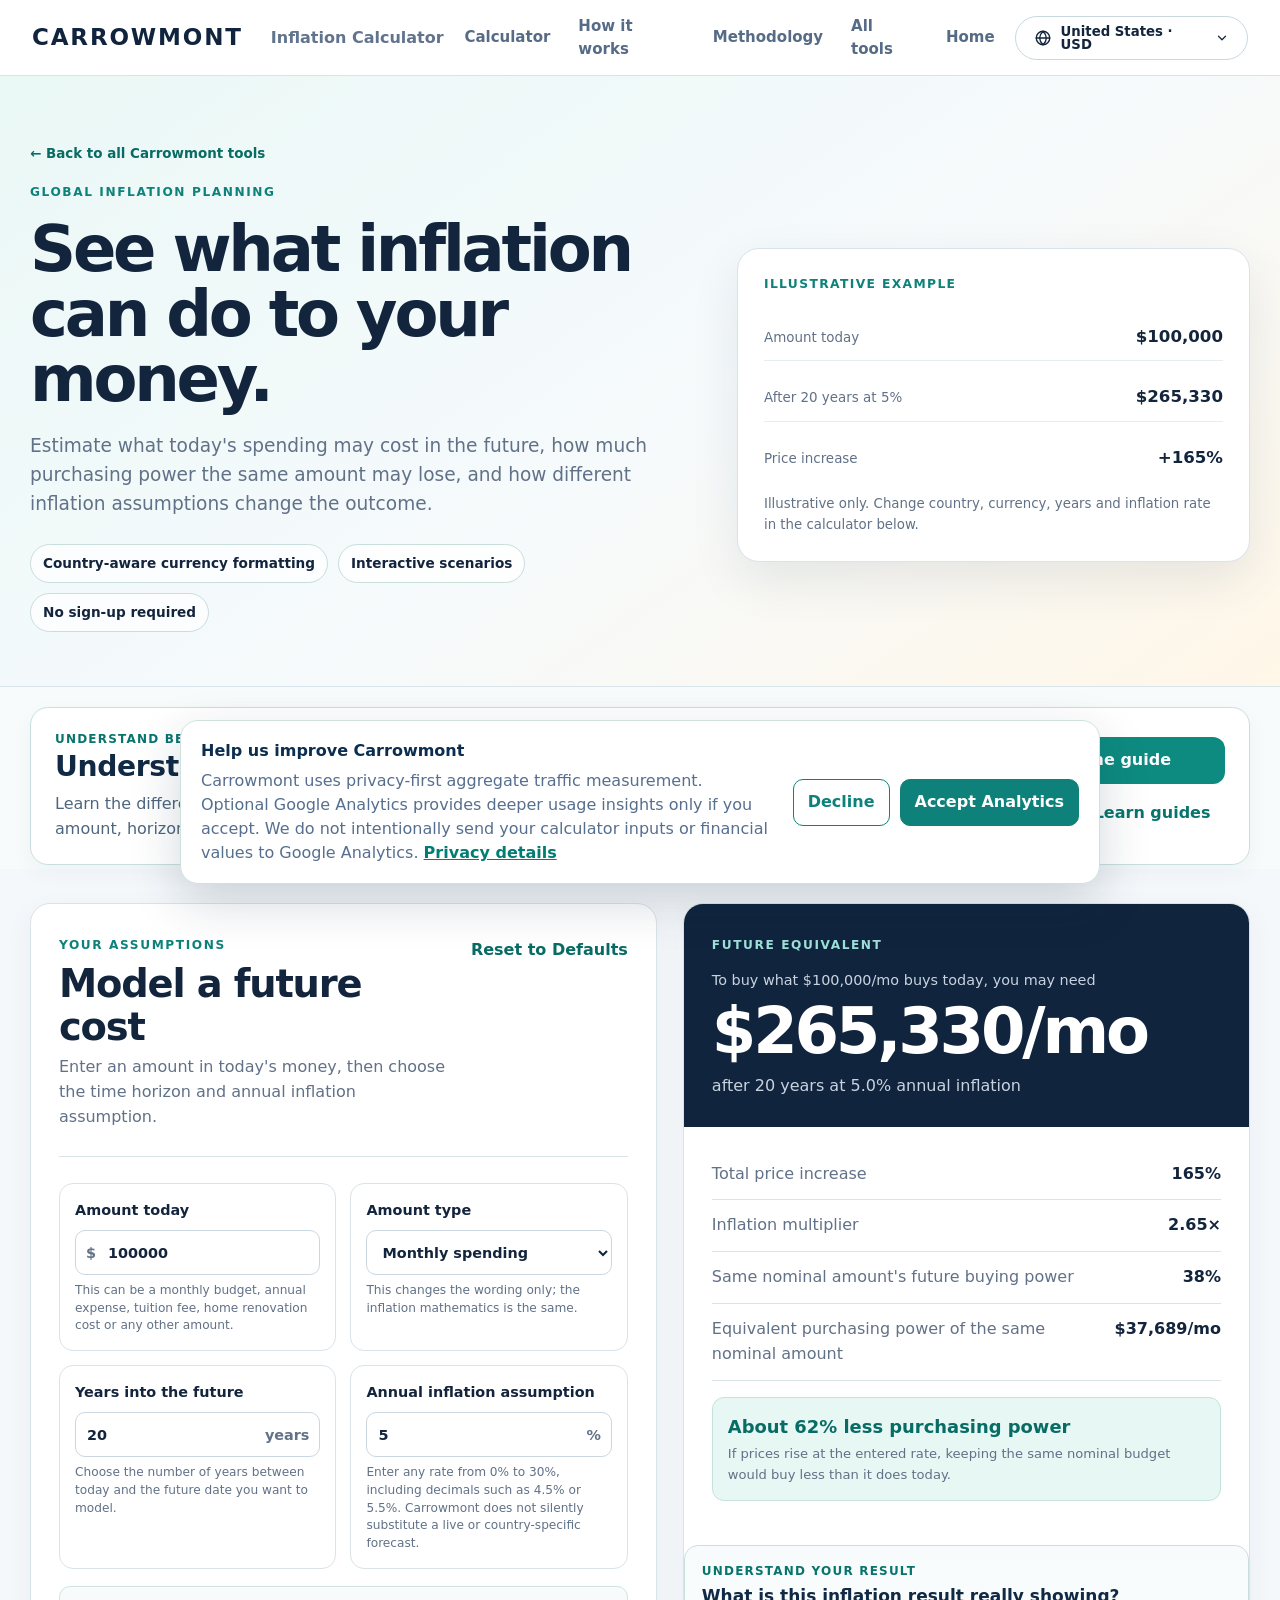
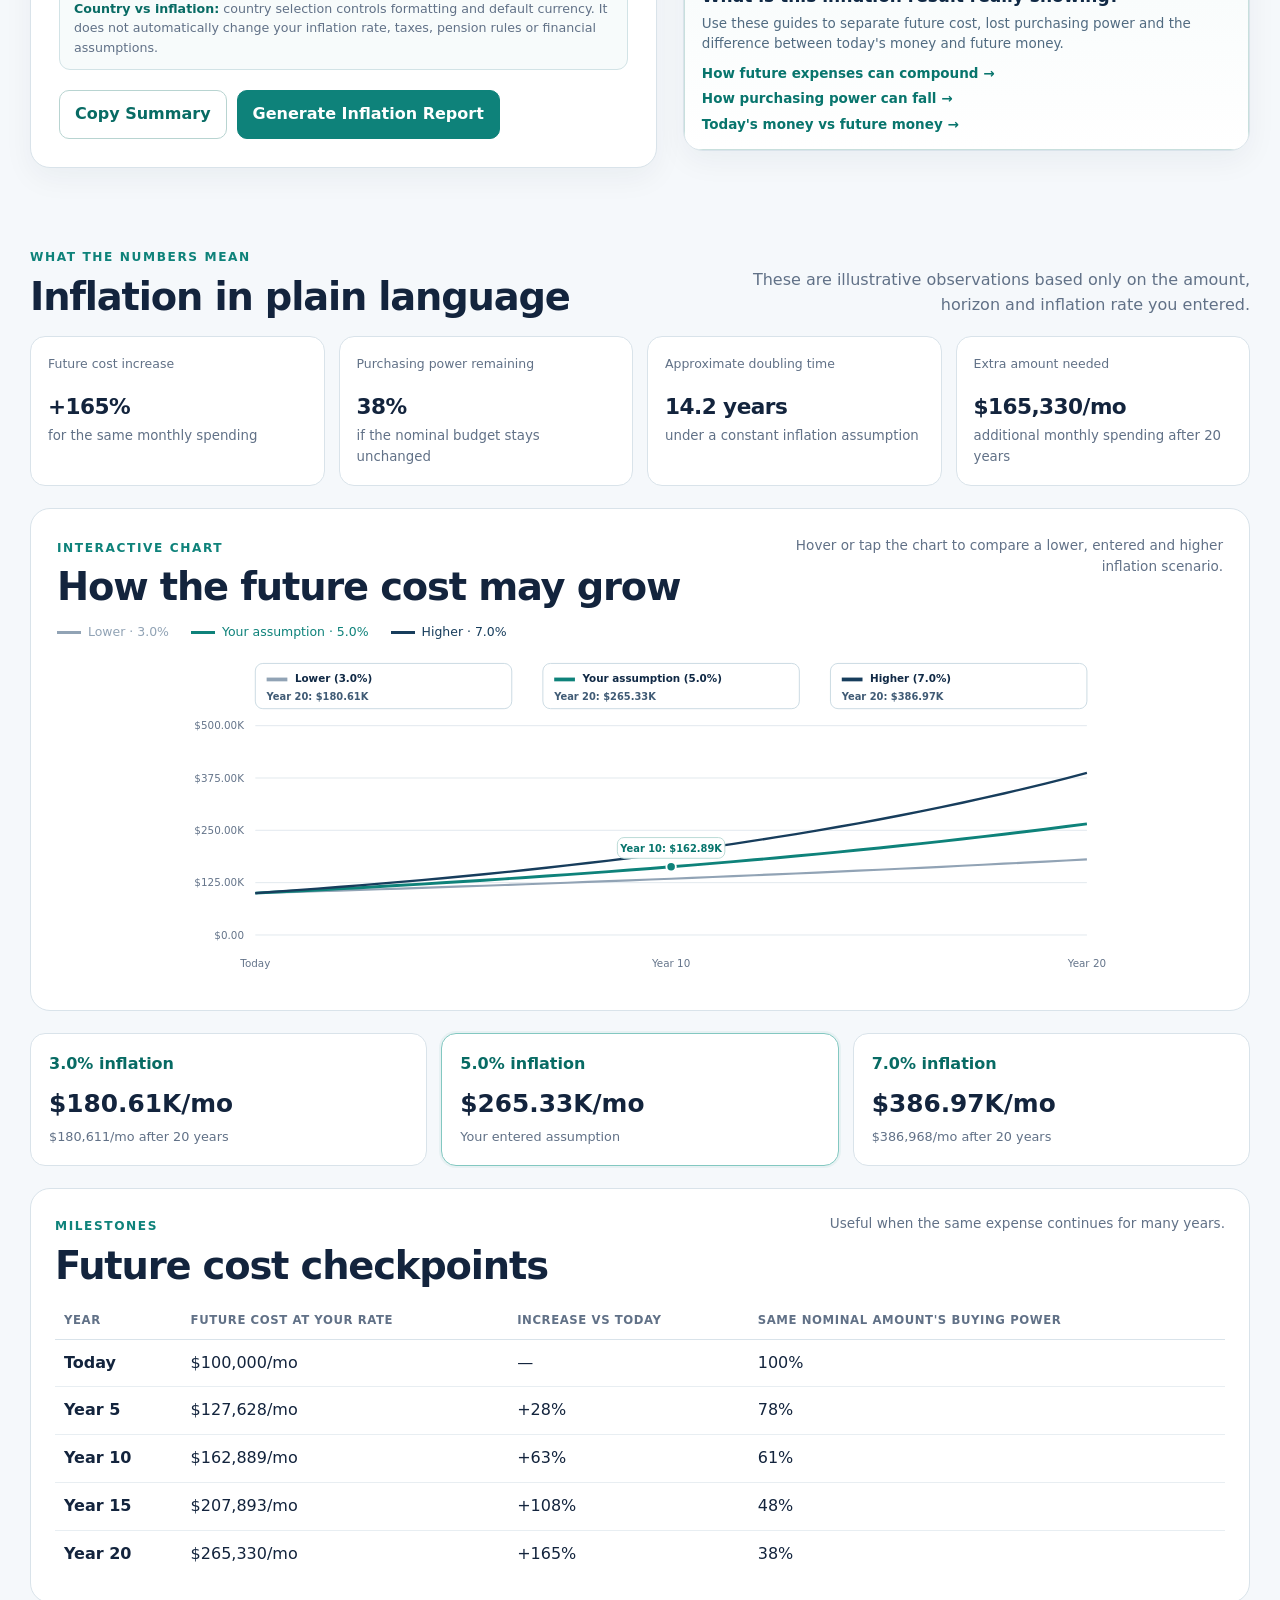
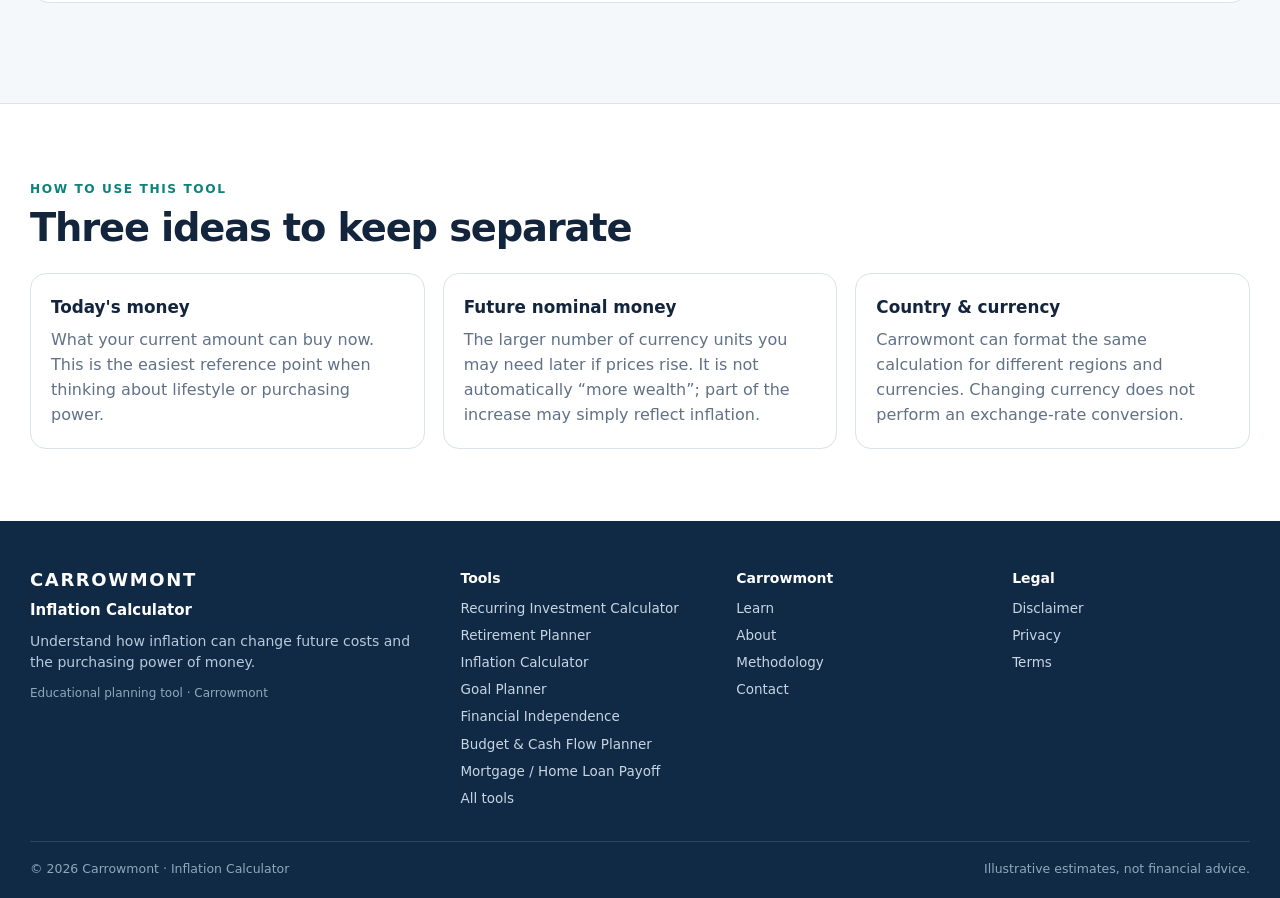
==== index.html @ 10d09dd1 "seo: connect inflation calculator structured data" ====
<!doctype html>
<html lang="en">
<head>
  <meta charset="utf-8" />
  <meta name="viewport" content="width=device-width, initial-scale=1" />
  <title>Inflation &amp; Purchasing Power Calculator | Carrowmont</title>
  <meta name="description" content="See how inflation changes future costs and purchasing power over time. Compare scenarios across currencies using the inflation rate and horizon you choose." />
  <meta name="robots" content="index,follow" />
  <meta name="theme-color" content="#0e827a" />
  <link rel="canonical" href="https://carrowmont.com/inflation-calculator/" />
  <meta property="og:title" content="Inflation &amp; Purchasing Power Calculator | Carrowmont" />
  <meta property="og:description" content="Estimate future prices, purchasing power and inflation scenarios in your chosen country and currency." />
  <meta property="og:type" content="website" />
  <meta property="og:url" content="https://carrowmont.com/inflation-calculator/" />
  <meta name="twitter:card" content="summary" />
  <link rel="stylesheet" href="styles.css?v=20261002.ui1" />
  <script type="application/ld+json">{"@context":"https://schema.org","@graph":[{"@type":"WebApplication","@id":"https://carrowmont.com/inflation-calculator/#app","name":"Carrowmont Inflation & Purchasing Power Calculator","url":"https://carrowmont.com/inflation-calculator/","applicationCategory":"FinanceApplication","operatingSystem":"Any","description":"Estimate how inflation may affect future costs and purchasing power in multiple currencies.","isPartOf":{"@id":"https://carrowmont.com/#website"},"publisher":{"@id":"https://carrowmont.com/#organization"}},{"@type":"BreadcrumbList","@id":"https://carrowmont.com/inflation-calculator/#breadcrumb","itemListElement":[{"@type":"ListItem","position":1,"name":"Carrowmont","item":"https://carrowmont.com/"},{"@type":"ListItem","position":2,"name":"Tools","item":"https://carrowmont.com/tools.html"},{"@type":"ListItem","position":3,"name":"Inflation & Purchasing Power Calculator","item":"https://carrowmont.com/inflation-calculator/"}]}]}</script>
</head>
<body>
<header class="site-header">
  <div class="container header-inner">
    <div class="brand-cluster">
      <a class="brand" href="/" aria-label="Carrowmont home"><span class="brand-wordmark">CARROWMONT</span></a>
      <span class="brand-divider" aria-hidden="true"></span>
      <a class="product-label" href="index.html">Inflation Calculator</a>
    </div>
    <div class="header-actions">
      <nav class="top-nav" aria-label="Primary navigation">
        <a href="#calculator">Calculator</a>
        <a href="#how-it-works">How it works</a>
        <a href="methodology.html">Methodology</a>
        <a href="/tools.html">All tools</a>
        <a href="/">Home</a>
      </nav>
      <details class="locale-menu" id="localeMenu">
        <summary id="localeSummary" aria-label="Choose country and currency"><span class="locale-globe" aria-hidden="true"><svg viewBox="0 0 24 24"><circle cx="12" cy="12" r="9"/><path d="M3 12h18M12 3c3 3 4.5 6 4.5 9S15 18 12 21c-3-3-4.5-6-4.5-9S9 6 12 3z"/></svg></span><span id="localeCurrent">India · INR</span><span class="locale-chevron" aria-hidden="true"><svg viewBox="0 0 24 24"><path d="M6 9l6 6 6-6"/></svg></span></summary>
        <div class="locale-popover">
          <h3>Country & currency</h3>
          <p>Choose the context that makes the numbers easiest to understand.</p>
          <label>Country / region
            <select id="regionSelect"></select>
          </label>
          <label>Currency
            <select id="currencySelect"></select>
          </label>
          <div class="locale-note"><strong>Important:</strong> changing currency changes the unit and number format. It does not convert your amount using an exchange rate. Inflation is always the rate you enter.</div>
          <button class="locale-done-button" id="localeDoneBtn" type="button">Done</button>
        </div>
      </details>
      <details class="mobile-nav">
        <summary>Menu</summary>
        <div class="mobile-nav-links">
          <a href="/">Carrowmont home</a>
          <a href="/tools.html">All tools</a>
          <a href="#calculator">Inflation Calculator</a>
          <a href="#how-it-works">How it works</a>
          <a href="methodology.html">Methodology</a>
          <a href="/about.html">About</a>
          <a href="/contact.html">Contact</a>
        </div>
      </details>
    </div>
  </div>
</header>

<main>
  <section class="tool-hero">
    <div class="container tool-breadcrumb"><a href="/tools.html">← Back to all Carrowmont tools</a></div>
    <div class="container hero-grid">
      <div>
        <span class="eyebrow">Global inflation planning</span>
        <h1>See what inflation can do to your money.</h1>
        <p class="hero-copy">Estimate what today's spending may cost in the future, how much purchasing power the same amount may lose, and how different inflation assumptions change the outcome.</p>
        <div class="hero-points"><span>Country-aware currency formatting</span><span>Interactive scenarios</span><span>No sign-up required</span></div>
      </div>
      <aside class="hero-card">
        <div class="hero-card-label">Illustrative example</div>
        <div class="hero-example">
          <div class="hero-example-row"><span>Amount today</span><strong id="heroExampleToday">₹100,000</strong></div>
          <div class="hero-example-row"><span>After 20 years at 5%</span><strong id="heroExampleFuture">₹265,330</strong></div>
          <div class="hero-example-row"><span>Price increase</span><strong>+165%</strong></div>
        </div>
        <small>Illustrative only. Change country, currency, years and inflation rate in the calculator below.</small>
      </aside>
    </div>
  </section>

<section class="cm-learn-bridge-section" data-cm-tool-learn="primary" aria-labelledby="inflationLearnBridgeTitle">
  <div class="container"><div class="cm-learn-bridge-card">
    <div><span class="cm-learn-eyebrow">UNDERSTAND BEFORE YOU MODEL</span><h2 id="inflationLearnBridgeTitle">Understand inflation before you model it.</h2><p>Learn the difference between future nominal prices and purchasing power before you test an amount, horizon and inflation assumption.</p></div>
    <div class="cm-learn-bridge-actions"><a class="cm-learn-bridge-primary" href="/inflation-value-of-money-over-time.html">Read the guide</a><a class="cm-learn-browse-link" href="/learn.html">Browse all Learn guides</a></div>
  </div></div>
</section>

  <section class="calculator-section" id="calculator">
    <div class="container calculator-grid">
      <div class="panel input-panel">
        <div class="panel-heading">
          <div><span class="section-kicker">Your assumptions</span><h2>Model a future cost</h2><p>Enter an amount in today's money, then choose the time horizon and annual inflation assumption.</p></div><button class="text-button" id="resetBtn" type="button">Reset to Defaults</button>
        </div>

        <div class="section-rule"></div>
        <div class="form-grid two-col">
          <label class="field-card">Amount today
            <div class="number-wrap money"><span id="currencyPrefix">₹</span><input id="amountInput" type="number" min="0" step="100" value="100000" inputmode="decimal" /></div>
            <small>This can be a monthly budget, annual expense, tuition fee, home renovation cost or any other amount.</small>
          </label>
          <label class="field-card">Amount type
            <div class="number-wrap"><select id="amountType"><option value="amount">One-time amount</option><option value="monthly" selected>Monthly spending</option><option value="annual">Annual spending</option></select></div>
            <small>This changes the wording only; the inflation mathematics is the same.</small>
          </label>
          <label class="field-card">Years into the future
            <div class="number-wrap"><input id="yearsInput" type="number" min="1" max="60" step="1" value="20" /><span>years</span></div>
            <small>Choose the number of years between today and the future date you want to model.</small>
          </label>
          <label class="field-card">Annual inflation assumption
            <div class="number-wrap"><input id="inflationInput" type="number" min="0" max="30" step="0.1" value="5" inputmode="decimal" /><span>%</span></div>
            <small>Enter any rate from 0% to 30%, including decimals such as 4.5% or 5.5%. Carrowmont does not silently substitute a live or country-specific forecast.</small>
          </label>
        </div>
        <div class="input-note"><strong>Country vs inflation:</strong> country selection controls formatting and default currency. It does not automatically change your inflation rate, taxes, pension rules or financial assumptions.</div>
        <div class="action-row"><button class="secondary-button" id="copySummaryBtn" type="button">Copy Summary</button><button class="primary-button" id="printReportBtn" type="button">Generate Inflation Report</button></div>
        <div class="report-download-status" id="reportDownloadStatus" role="status" aria-live="polite"></div>
      </div>

      <aside class="panel result-panel" aria-live="polite">
        <div class="result-hero">
          <span class="section-kicker">Future equivalent</span>
          <div class="result-label" id="futureLabel">To buy what ₹100,000 buys today, you may need</div>
          <div class="result-main" id="futureValue">₹265,330</div>
          <p class="result-sub" id="futureSub">after 20 years at 5.0% annual inflation</p>
        </div>
        <div class="result-body">
          <div class="result-row"><span>Total price increase</span><strong id="increasePct">165%</strong></div>
          <div class="result-row"><span>Inflation multiplier</span><strong id="multiplier">2.65×</strong></div>
          <div class="result-row"><span>Same nominal amount's future buying power</span><strong id="sameNominalPower">38%</strong></div>
          <div class="result-row"><span>Equivalent purchasing power of the same nominal amount</span><strong id="sameNominalToday">₹37,689</strong></div>
          <div class="result-callout"><strong id="purchasingPowerLoss">About 62% less purchasing power</strong><p>If prices rise at the entered rate, keeping the same nominal budget would buy less than it does today.</p></div>
        </div>

      <section class="cm-result-learn-card" data-cm-tool-learn="result" aria-label="Understand this result">
        <span class="cm-learn-eyebrow">UNDERSTAND YOUR RESULT</span><strong>What is this inflation result really showing?</strong><p>Use these guides to separate future cost, lost purchasing power and the difference between today's money and future money.</p>
        <div class="cm-result-guide-list"><a href="/future-cost-of-expenses.html">How future expenses can compound →</a><a href="/inflation-purchasing-power-savings.html">How purchasing power can fall →</a><a href="/todays-money-vs-future-money.html">Today's money vs future money →</a></div>
      </section>
      </aside>
    </div>
  </section>

  <section class="analysis-section">
    <div class="container">
      <div class="section-heading"><div><span class="section-kicker">What the numbers mean</span><h2>Inflation in plain language</h2></div><p>These are illustrative observations based only on the amount, horizon and inflation rate you entered.</p></div>
      <div class="glance-grid">
        <div class="glance-card"><span>Future cost increase</span><strong id="insightIncrease">+165%</strong><small id="insightIncreaseText">relative to today's amount</small></div>
        <div class="glance-card"><span>Purchasing power remaining</span><strong id="insightPower">38%</strong><small>if the nominal budget stays unchanged</small></div>
        <div class="glance-card"><span>Approximate doubling time</span><strong id="insightDouble">14.2 years</strong><small>under a constant inflation assumption</small></div>
        <div class="glance-card"><span>Extra amount needed</span><strong id="insightExtra">₹165,330</strong><small id="insightExtraText">for the same lifestyle or item</small></div>
      </div>

      <div class="chart-card">
        <div class="chart-head"><div><span class="section-kicker">Interactive chart</span><h2>How the future cost may grow</h2></div><p>Hover or tap the chart to compare a lower, entered and higher inflation scenario.</p></div>
        <div class="legend"><span class="low" id="legendLow">Lower scenario</span><span class="base" id="legendBase">Your assumption</span><span class="high" id="legendHigh">Higher scenario</span></div>
        <div class="chart-wrap" id="chartWrap"><svg class="chart-svg" id="inflationChart" role="img" aria-label="Inflation scenario chart"></svg><div class="chart-tooltip hidden" id="chartTooltip"></div></div>
      </div>

      <div class="scenario-grid" id="scenarioGrid">
        <div class="scenario-card"><span class="scenario-rate" id="lowScenarioRate">3.0% inflation</span><strong id="lowScenarioValue">—</strong><p id="lowScenarioText">Lower scenario</p></div>
        <div class="scenario-card base"><span class="scenario-rate" id="baseScenarioRate">5.0% inflation</span><strong id="baseScenarioValue">—</strong><p>Your entered assumption</p></div>
        <div class="scenario-card"><span class="scenario-rate" id="highScenarioRate">7.0% inflation</span><strong id="highScenarioValue">—</strong><p id="highScenarioText">Higher scenario</p></div>
      </div>

      <div class="table-card">
        <div class="chart-head"><div><span class="section-kicker">Milestones</span><h2>Future cost checkpoints</h2></div><p>Useful when the same expense continues for many years.</p></div>
        <div class="table-scroll"><table><thead><tr><th>Year</th><th>Future cost at your rate</th><th>Increase vs today</th><th>Same nominal amount's buying power</th></tr></thead><tbody id="milestoneBody"></tbody></table></div>
      </div>
    </div>
  </section>

  <section class="explain-section" id="how-it-works">
    <div class="container">
      <span class="section-kicker">How to use this tool</span><h2>Three ideas to keep separate</h2>
      <div class="explain-grid">
        <article class="explain-card"><h3>Today's money</h3><p>What your current amount can buy now. This is the easiest reference point when thinking about lifestyle or purchasing power.</p></article>
        <article class="explain-card"><h3>Future nominal money</h3><p>The larger number of currency units you may need later if prices rise. It is not automatically “more wealth”; part of the increase may simply reflect inflation.</p></article>
        <article class="explain-card"><h3>Country & currency</h3><p>Carrowmont can format the same calculation for different regions and currencies. Changing currency does not perform an exchange-rate conversion.</p></article>
      </div>
    </div>
  </section>
</main>

<footer class="site-footer">
  <div class="container footer-grid">
    <div class="footer-brand-block"><a class="footer-wordmark" href="/">CARROWMONT</a><strong class="footer-product-name">Inflation Calculator</strong><p>Understand how inflation can change future costs and the purchasing power of money.</p><span class="footer-small">Educational planning tool &middot; Carrowmont</span></div>
    <div class="footer-col"><strong>Tools</strong><a class="footer-investment-link" href="/sip-calculator/">SIP Calculator</a><a href="/retirement-calculator/">Retirement Planner</a><a href="/inflation-calculator/">Inflation Calculator</a><a href="/goal-planner/">Goal Planner</a><a href="/financial-independence/">Financial Independence</a><a href="/budget-cash-flow-planner/">Budget &amp; Cash Flow Planner</a><a href="/mortgage-payoff-calculator/">Mortgage / Home Loan Payoff</a><a href="/tools.html">All tools</a></div>
    <div class="footer-col"><strong>Carrowmont</strong><a href="/learn.html">Learn</a><a href="/about.html">About</a><a href="/methodology.html">Methodology</a><a href="/contact.html">Contact</a></div>
    <div class="footer-col"><strong>Legal</strong><a href="/disclaimer.html">Disclaimer</a><a href="/privacy.html">Privacy</a><a href="/terms.html">Terms</a></div>
  </div>
  <div class="container footer-bottom"><span>&copy; 2026 Carrowmont &middot; <span class="footer-product-bottom">Inflation Calculator</span></span><span>Illustrative estimates, not financial advice.</span></div>
</footer>

<section class="print-report" id="printReport" aria-hidden="true"></section>
<script src="site-config.js?v=1.0.2"></script>
<script src="locale.js?v=1.0.2"></script><script src="shared-plan-state.js" data-carrowmont-tool="inflation-calculator"></script>
<script src="site.js?v=1.0.2"></script>
<script src="pdf-export.js?v=20260922.4"></script>
<script src="report-standard.js?v=20260925.2"></script>
<script src="inflation-pdf-renderer.js?v=20260925.1"></script>
<script src="app.js?v=20261001.2"></script>
<script src="shared-plan-bridge.js" data-carrowmont-tool="inflation-calculator"></script>
<script src="analytics.js?v=1.0.1" data-carrowmont-tool="inflation_calculator" data-track-tool-open="true"></script>

<script>
(function(){
  var L=window.CarrowmontLocale; if(!L) return;
  function syncFooterInvestmentName(){
    var india=L.getRegion&&L.getRegion()==='IN';
    var label=india?'SIP Calculator':'Recurring Investment Calculator';
    document.querySelectorAll('.footer-investment-link').forEach(function(el){el.textContent=label;});
    document.querySelectorAll('.footer-investment-product-name,.footer-current-product').forEach(function(el){el.textContent=label;});
  }
  syncFooterInvestmentName();
  window.addEventListener('carrowmont:localechange',syncFooterInvestmentName);
})();
</script>
</body>
</html>
---- styles.css ----
:root {
  --navy: #10243e;
  --navy-2: #173d5c;
  --ink: #13243d;
  --muted: #617187;
  --teal: #0e827a;
  --teal-dark: #086b64;
  --teal-light: #e7f7f4;
  --gold: #f0ca64;
  --bg: #f5f8fb;
  --surface: #ffffff;
  --line: #d9e3ea;
  --danger: #b93838;
  --success: #157a55;
  --warning: #9a6b00;
  --shadow: 0 18px 50px rgba(16, 36, 62, .09);
  --radius: 20px;
}
* { box-sizing: border-box; }
html { scroll-behavior: smooth; }
body { margin: 0; font-family: Inter, ui-sans-serif, system-ui, -apple-system, BlinkMacSystemFont, "Segoe UI", sans-serif; color: var(--ink); background: var(--bg); line-height: 1.55; }
button, input, select { font: inherit; }
a { color: inherit; }
.container { width: min(1220px, calc(100% - 32px)); margin: 0 auto; }
.hidden { display: none !important; }

.site-header { background: rgba(255,255,255,.97); border-bottom: 1px solid var(--line); position: sticky; top: 0; z-index: 50; backdrop-filter: blur(12px); }
.header-inner { min-height: 72px; display: flex; align-items: center; justify-content: space-between; gap: 20px; }
.brand-cluster { display: flex; align-items: center; gap: 14px; min-width: 0; }
.brand { text-decoration: none; }
.brand-wordmark { font-weight: 900; letter-spacing: .08em; font-size: 1.12rem; color: var(--ink); }
.brand-divider { width: 1px; height: 32px; background: var(--line); }
.product-label { text-decoration: none; color: var(--muted); font-weight: 800; white-space: nowrap; }
.header-actions { display: flex; align-items: center; gap: 18px; }
.top-nav { display: flex; align-items: center; gap: 22px; }
.top-nav a { text-decoration: none; color: var(--muted); font-weight: 750; font-size: .9rem; }
.top-nav a:hover { color: var(--teal); }

.locale-menu { position: relative; }
.locale-menu summary { list-style: none; cursor: pointer; border: 1px solid #c9d7df; background: #fff; border-radius: 999px; padding: 8px 12px; font-weight: 800; color: var(--ink); font-size: .83rem; }
.locale-menu summary::-webkit-details-marker { display: none; }
.locale-menu[open] summary { border-color: var(--teal); box-shadow: 0 0 0 3px rgba(14,130,122,.08); }
.locale-popover { position: absolute; right: 0; top: calc(100% + 10px); width: 320px; background: #fff; border: 1px solid var(--line); border-radius: 16px; box-shadow: var(--shadow); padding: 18px; z-index: 70; }
.locale-popover h3 { margin: 0 0 4px; font-size: 1rem; }
.locale-popover p { margin: 0 0 14px; color: var(--muted); font-size: .78rem; }
.locale-popover label { display: block; font-size: .76rem; font-weight: 800; color: var(--muted); margin-top: 10px; }
.locale-popover select { width: 100%; margin-top: 5px; min-height: 40px; border: 1px solid #cad6df; border-radius: 9px; padding: 7px 9px; color: var(--ink); background: #fff; }
.locale-note { margin-top: 13px; padding: 10px 11px; border-radius: 10px; background: #f7fafb; border: 1px solid var(--line); font-size: .73rem; color: var(--muted); }
.locale-done-button { width: 100%; margin-top: 12px; min-height: 42px; border: 0; border-radius: 10px; background: var(--teal); color: #fff; font: inherit; font-weight: 800; cursor: pointer; }
.locale-done-button:hover { filter: brightness(.96); }
.locale-done-button:focus-visible { outline: 3px solid rgba(14,130,122,.18); outline-offset: 2px; }
.mobile-nav { display: none; }

.tool-hero { padding: 68px 0 54px; background: linear-gradient(145deg, #eaf8f6 0%, #f6fafc 54%, #fff7e8 100%); border-bottom: 1px solid var(--line); }
.tool-breadcrumb { display: flex; gap: 10px; align-items: center; color: var(--muted); font-size: .84rem; margin-bottom: 14px; }
.tool-breadcrumb a { color: var(--teal-dark); text-decoration: none; font-weight: 850; }
.hero-grid { display: grid; grid-template-columns: 1.12fr .88fr; gap: 54px; align-items: center; }
.eyebrow, .section-kicker { display: inline-block; text-transform: uppercase; letter-spacing: .13em; font-size: .76rem; font-weight: 900; color: var(--teal); }
h1 { font-size: clamp(2.6rem, 5vw, 4.7rem); line-height: 1.02; letter-spacing: -.05em; margin: 13px 0 20px; }
h2 { font-size: clamp(1.8rem, 3vw, 2.5rem); line-height: 1.12; letter-spacing: -.03em; margin: 6px 0 0; }
h3 { margin: 0; font-size: 1.05rem; }
.hero-copy { font-size: 1.16rem; color: var(--muted); max-width: 760px; margin: 0; }
.hero-points { display: flex; gap: 10px; flex-wrap: wrap; margin-top: 25px; }
.hero-points span { border: 1px solid #c9dedb; background: rgba(255,255,255,.78); border-radius: 999px; padding: 8px 12px; font-size: .85rem; font-weight: 760; }
.hero-card { background: #fff; border: 1px solid var(--line); box-shadow: var(--shadow); border-radius: 22px; padding: 26px; }
.hero-card-label { color: var(--teal); font-weight: 900; font-size: .77rem; text-transform: uppercase; letter-spacing: .11em; }
.hero-example { display: grid; gap: 12px; margin-top: 18px; }
.hero-example-row { display: flex; justify-content: space-between; gap: 18px; align-items: baseline; padding: 11px 0; border-bottom: 1px solid #e7eef2; }
.hero-example-row:last-child { border-bottom: 0; }
.hero-example-row span { color: var(--muted); font-size: .84rem; }
.hero-example-row strong { font-size: 1.04rem; text-align: right; }
.hero-card small { color: var(--muted); display: block; margin-top: 12px; }

.calculator-section { padding: 34px 0 76px; }
.calculator-grid { display: grid; grid-template-columns: minmax(0, 1.05fr) minmax(380px, .95fr); gap: 26px; align-items: start; }
.panel { background: var(--surface); border: 1px solid var(--line); border-radius: var(--radius); box-shadow: 0 10px 30px rgba(16,36,62,.05); }
.input-panel { padding: 28px; }
.panel-heading { display: flex; justify-content: space-between; align-items: start; gap: 18px; }
.panel-heading p { margin: 7px 0 0; color: var(--muted); }
.section-rule { border-top: 1px solid var(--line); margin: 26px 0; }
.form-grid { display: grid; gap: 14px; }
.two-col { grid-template-columns: repeat(2, minmax(0,1fr)); }
.field-card { display: block; border: 1px solid var(--line); border-radius: 14px; padding: 15px; font-weight: 800; font-size: .9rem; background: #fff; }
.field-card small { display: block; margin-top: 7px; color: var(--muted); font-size: .76rem; font-weight: 500; line-height: 1.45; }
.number-wrap { margin-top: 9px; min-height: 45px; display: flex; align-items: center; background: #fff; border: 1px solid #cbd7e0; border-radius: 10px; overflow: hidden; }
.number-wrap:focus-within { border-color: var(--teal); outline: 3px solid rgba(14,130,122,.11); }
.number-wrap input, .number-wrap select { min-width: 0; width: 100%; border: 0; outline: 0; background: transparent; color: var(--ink); font-weight: 850; padding: 10px 11px; }
.number-wrap > span { color: var(--muted); padding: 0 10px; font-weight: 800; white-space: nowrap; }
.number-wrap.money > span:first-child { padding-right: 1px; }
.input-note { margin: 17px 0 0; padding: 12px 14px; border: 1px solid #d2e3e6; border-radius: 11px; background: #f7fbfb; color: var(--muted); font-size: .79rem; }
.input-note strong { color: var(--teal-dark); }
.action-row { display: flex; gap: 10px; flex-wrap: wrap; margin-top: 20px; }
.primary-button, .secondary-button { border-radius: 10px; padding: 11px 15px; font-weight: 850; cursor: pointer; }
.primary-button { border: 1px solid var(--teal); background: var(--teal); color: #fff; }
.primary-button:hover { background: var(--teal-dark); }
.secondary-button { border: 1px solid #b8d4d1; background: #fff; color: var(--teal-dark); }
.secondary-button:hover { background: var(--teal-light); }

.result-panel { overflow: hidden; }
.result-hero { padding: 28px; background: var(--navy); color: #fff; }
.result-hero .section-kicker { color: #9de0d9; }
.result-label { color: #c9d3df; margin-top: 13px; font-size: .9rem; }
.result-main { font-size: clamp(2.5rem, 5vw, 4.35rem); font-weight: 900; letter-spacing: -.05em; line-height: 1; margin: 7px 0 11px; }
.result-sub { color: #c9d3df; margin: 0; }
.result-body { padding: 22px 28px 26px; }
.result-row { display: flex; justify-content: space-between; gap: 20px; padding: 13px 0; border-bottom: 1px solid var(--line); }
.result-row span { color: var(--muted); }
.result-row strong { text-align: right; }
.result-row:last-of-type { border-bottom: 0; }
.result-callout { margin-top: 16px; padding: 15px; border-radius: 12px; background: var(--teal-light); border: 1px solid #c5e2de; }
.result-callout strong { color: var(--teal-dark); font-size: 1.12rem; }
.result-callout p { margin: 4px 0 0; color: var(--muted); font-size: .82rem; }

.analysis-section { padding: 0 0 78px; }
.section-heading { display: flex; justify-content: space-between; gap: 20px; align-items: end; margin-bottom: 18px; }
.section-heading > p { color: var(--muted); margin: 0; max-width: 520px; text-align: right; }
.glance-grid { display: grid; grid-template-columns: repeat(4, minmax(0,1fr)); gap: 14px; margin-bottom: 22px; }
.glance-card { background: #fff; border: 1px solid var(--line); border-radius: 15px; padding: 17px; }
.glance-card span { color: var(--muted); font-size: .78rem; min-height: 2.4em; display: block; }
.glance-card strong { display: block; font-size: 1.35rem; margin-top: 6px; letter-spacing: -.025em; }
.glance-card small { color: var(--muted); display: block; margin-top: 3px; }

.chart-card { background: #fff; border: 1px solid var(--line); border-radius: var(--radius); padding: 26px; margin-bottom: 22px; }
.chart-head { display: flex; justify-content: space-between; align-items: start; gap: 20px; margin-bottom: 14px; }
.chart-head p { color: var(--muted); margin: 0; text-align: right; max-width: 460px; font-size: .85rem; }
.chart-wrap { position: relative; min-height: 330px; }
.chart-svg { width: 100%; height: 330px; display: block; overflow: visible; }
.chart-gridline { stroke: #e1e8ed; stroke-width: 1; }
.chart-axis-label { fill: #64748a; font-size: 11px; }
.chart-line-low { fill: none; stroke: #91a3b5; stroke-width: 2.3; }
.chart-line-base { fill: none; stroke: var(--teal); stroke-width: 3.1; }
.chart-line-high { fill: none; stroke: var(--navy-2); stroke-width: 2.5; }
.chart-guide { stroke: #a8b6c1; stroke-width: 1; stroke-dasharray: 3 3; }
.chart-point { stroke: #fff; stroke-width: 2; }
.chart-tooltip { position: absolute; pointer-events: none; background: var(--navy); color: #fff; border-radius: 12px; padding: 11px 13px; box-shadow: 0 14px 30px rgba(16,36,62,.22); min-width: 210px; font-size: .78rem; z-index: 3; transform: translate(-50%, calc(-100% - 12px)); }
.chart-tooltip strong { display: block; font-size: .9rem; margin-bottom: 5px; }
.chart-tooltip div { margin: 3px 0; }
.legend { display: flex; gap: 22px; flex-wrap: wrap; margin: 4px 0 12px; color: var(--muted); font-size: .78rem; }
.legend span::before { content: ""; display: inline-block; width: 24px; height: 3px; margin-right: 7px; vertical-align: middle; background: currentColor; }
.legend .low { color: #91a3b5; }
.legend .base { color: var(--teal); }
.legend .high { color: var(--navy-2); }

.scenario-grid { display: grid; grid-template-columns: repeat(3, minmax(0,1fr)); gap: 14px; margin-bottom: 22px; }
.scenario-card { background: #fff; border: 1px solid var(--line); border-radius: 15px; padding: 18px; }
.scenario-card.base { border-color: #83c8c1; box-shadow: 0 0 0 2px rgba(14,130,122,.06); }
.scenario-card .scenario-rate { color: var(--teal-dark); font-weight: 900; }
.scenario-card strong { display: block; font-size: 1.55rem; margin-top: 8px; }
.scenario-card p { margin: 4px 0 0; color: var(--muted); font-size: .8rem; }

.table-card { background: #fff; border: 1px solid var(--line); border-radius: var(--radius); padding: 24px; margin-bottom: 22px; overflow: hidden; }
.table-scroll { overflow-x: auto; }
table { width: 100%; border-collapse: collapse; min-width: 650px; }
th { text-align: left; color: var(--muted); font-size: .73rem; text-transform: uppercase; letter-spacing: .05em; padding: 10px 9px; border-bottom: 1px solid var(--line); }
td { padding: 11px 9px; border-bottom: 1px solid #e8eef2; }
tr:last-child td { border-bottom: 0; }
td strong { color: var(--ink); }

.explain-section { padding: 72px 0; background: #fff; border-top: 1px solid var(--line); }
.explain-grid { display: grid; grid-template-columns: repeat(3, minmax(0,1fr)); gap: 18px; margin-top: 24px; }
.explain-card { border: 1px solid var(--line); border-radius: 16px; padding: 20px; }
.explain-card p { color: var(--muted); margin: 8px 0 0; }

.site-footer { background: var(--navy); color: #d8e1ea; padding: 50px 0 18px; }
.footer-grid { display: grid; grid-template-columns: 1.65fr 1fr 1fr 1fr; gap: 34px; }
.footer-grid > div:not(:first-child) { display: flex; flex-direction: column; gap: 10px; }
.footer-grid strong { color: #fff; }
.footer-grid a { color: #cbd5df; text-decoration: none; }
.footer-grid a:hover { color: #fff; }
.footer-brand-block p { max-width: 470px; color: #c1ceda; }
.footer-brand .brand-wordmark { color: #fff; }
.footer-product-name { display: block; margin-top: 12px; }
.footer-small { color: #91a4b7; font-size: .8rem; }
.footer-bottom { display: flex; justify-content: space-between; gap: 20px; padding-top: 20px; margin-top: 34px; border-top: 1px solid rgba(255,255,255,.12); color: #8fa3b7; font-size: .8rem; }

.print-report { display: none; }

@media (max-width: 1000px) {
  .top-nav { display: none; }
  .mobile-nav { display: block; position: relative; }
  .mobile-nav summary { cursor: pointer; font-weight: 800; color: var(--muted); }
  .mobile-nav-links { position: absolute; right: 0; top: 34px; width: 230px; padding: 12px; background: #fff; border: 1px solid var(--line); border-radius: 13px; box-shadow: var(--shadow); display: grid; gap: 8px; }
  .mobile-nav-links a { text-decoration: none; color: var(--muted); font-weight: 700; padding: 6px; }
  .header-actions { gap: 10px; }
  .hero-grid, .calculator-grid { grid-template-columns: 1fr; }
  .glance-grid { grid-template-columns: repeat(2, minmax(0,1fr)); }
  .footer-grid { grid-template-columns: 1.4fr 1fr 1fr; }
  .footer-grid > div:last-child { grid-column: 2 / 4; }
}

@media (max-width: 700px) {
  .container { width: min(100% - 22px, 1220px); }
  .header-inner { min-height: 64px; }
  .brand-divider, .product-label { display: none; }
  .brand-wordmark { font-size: 1rem; }
  .locale-menu summary { padding: 7px 9px; font-size: .76rem; }
  .locale-popover { width: min(300px, calc(100vw - 22px)); }
  .tool-hero { padding: 52px 0 42px; }
  h1 { font-size: 2.65rem; }
  .two-col, .scenario-grid, .explain-grid, .glance-grid { grid-template-columns: 1fr; }
  .input-panel { padding: 20px; }
  .result-hero, .result-body { padding-left: 20px; padding-right: 20px; }
  .section-heading, .chart-head { display: block; }
  .section-heading > p, .chart-head p { text-align: left; margin-top: 8px; }
  .chart-card { padding: 18px 12px; }
  .chart-wrap, .chart-svg { min-height: 300px; height: 300px; }
  .footer-grid { grid-template-columns: 1fr; }
  .footer-grid > div:last-child { grid-column: auto; }
  .footer-bottom { display: block; }
  .footer-bottom span { display: block; margin-top: 7px; }
}

@media print {
  @page { size: A4; margin: 14mm; }
  body { background: #fff; color: #111827; }
  .site-header, main, .site-footer { display: none !important; }
  .print-report { display: block !important; font-family: Arial, Helvetica, sans-serif; color: #17202a; }
  .print-report h1 { font-size: 28px; margin: 0 0 8px; letter-spacing: -.02em; }
  .print-report h2 { font-size: 18px; margin: 24px 0 8px; }
  .print-report .report-brand { font-size: 13px; font-weight: 800; letter-spacing: .1em; }
  .print-report .report-meta { color: #5c6670; font-size: 11px; }
  .print-report .report-hero { margin-top: 18px; padding: 18px; border: 1px solid #cfd8df; border-radius: 10px; }
  .print-report .report-hero strong { display: block; font-size: 28px; margin-top: 4px; }
  .print-report table { min-width: 0; font-size: 11px; }
  .print-report th, .print-report td { padding: 7px 5px; }
  .print-report .report-note { margin-top: 18px; padding: 11px; border-left: 3px solid #17202a; background: #f5f7f8; font-size: 10px; }
  .print-report .page-break { break-before: page; }
}

/* Standardized Carrowmont tool controls */
.locale-menu summary{appearance:none;-webkit-appearance:none;min-width:170px;display:flex;align-items:center;justify-content:center;gap:9px;line-height:1;padding:12px 18px}
.locale-menu summary::marker{content:""}
.locale-globe{width:18px;height:18px;display:inline-flex;align-items:center;justify-content:center;flex:0 0 18px;line-height:0}
.locale-globe svg{width:18px;height:18px;display:block;fill:none;stroke:currentColor;stroke-width:1.8;stroke-linecap:round;stroke-linejoin:round}
.locale-chevron{width:14px;height:14px;display:inline-flex;align-items:center;justify-content:center;flex:0 0 14px}
.locale-chevron svg{width:14px;height:14px;display:block;fill:none;stroke:currentColor;stroke-width:2.1;stroke-linecap:round;stroke-linejoin:round}
.text-button{border:0;background:transparent;color:var(--teal-dark);font-weight:850;cursor:pointer;padding:6px 0;white-space:nowrap}
.text-button:hover{text-decoration:underline}

/* Standard report-download feedback used across all Carrowmont tools. */
.report-download-status{
  min-height:1.35em;margin:9px 0 0;text-align:center;
  color:var(--teal-dark,#08756d);font-size:.82rem;font-weight:750;line-height:1.4;
}
.report-download-status:empty{margin-top:0;min-height:0;}


/* Part 3B: SIP-aligned tool header. */
.site-header .container{width:min(1480px,calc(100% - 64px));margin:auto}
.site-header{height:76px}
.site-header .header-inner{min-height:76px;gap:24px}
.site-header .brand-cluster{gap:14px}
.site-header .brand-wordmark{font-size:23px;letter-spacing:.08em;color:var(--navy)}
.site-header .brand-divider{height:32px}
.site-header .product-label{font-size:16px;font-weight:700;color:#62748d}
.site-header .header-actions{gap:20px}
.site-header .top-nav{gap:28px}
.site-header .top-nav a{font-size:15px;font-weight:700;color:#566b85}
@media(max-width:720px){.site-header .container{width:min(100% - 28px,1480px)}.site-header{height:auto}.site-header .header-inner{min-height:0;padding:12px 0;align-items:flex-start}.site-header .brand-divider,.site-header .product-label{display:none}.site-header .brand-wordmark{font-size:20px}}


/* ===== Carrowmont shared footer standard - 2026-09-27 ===== */
.site-footer{background:#102945!important;color:#dce7f0!important;padding:48px 0 20px!important}
.site-footer .footer-grid{display:grid!important;grid-template-columns:1.65fr repeat(3,minmax(0,1fr))!important;gap:38px!important;align-items:start!important}
.site-footer .footer-brand-block{display:block!important}
.site-footer .footer-wordmark{display:block!important;color:#fff!important;text-decoration:none!important;font-size:18px!important;line-height:1.2!important;font-weight:900!important;letter-spacing:.09em!important}
.site-footer .footer-product-name{display:block!important;margin-top:10px!important;color:#fff!important;font-size:15px!important;line-height:1.35!important;font-weight:850!important}
.site-footer .footer-brand-block p{max-width:470px!important;margin:10px 0 0!important;color:#b7cadb!important;font-size:14px!important;line-height:1.55!important;font-weight:400!important;letter-spacing:0!important}
.site-footer .footer-small{display:block!important;margin-top:11px!important;color:#8fa8bf!important;font-size:12px!important;line-height:1.4!important}
.site-footer .footer-col{display:flex!important;flex-direction:column!important;align-content:start!important;gap:9px!important}
.site-footer .footer-col strong{margin:0 0 2px!important;color:#fff!important;font-size:14px!important;line-height:1.35!important;font-weight:850!important}
.site-footer .footer-col a{color:#c7d5e3!important;text-decoration:none!important;font-size:13.5px!important;line-height:1.35!important}
.site-footer .footer-col a:hover,.site-footer .footer-wordmark:hover{color:#fff!important}
.site-footer .footer-bottom{border-top:1px solid rgba(255,255,255,.13)!important;margin-top:34px!important;padding-top:18px!important;display:flex!important;justify-content:space-between!important;gap:20px!important;color:#8fa8bf!important;font-size:12.5px!important;line-height:1.4!important}
@media(max-width:980px){.site-footer .footer-grid{grid-template-columns:repeat(2,minmax(0,1fr))!important}.site-footer .footer-brand-block{grid-column:1/-1!important}}
@media(max-width:700px){.site-footer{padding-top:38px!important}.site-footer .footer-grid{grid-template-columns:1fr!important;gap:26px!important}.site-footer .footer-brand-block{grid-column:auto!important}.site-footer .footer-bottom{flex-direction:column!important;gap:6px!important}}

/* Carrowmont shared locale pill geometry lock - 2026-10-02 */
.site-header #localeSummary{box-sizing:border-box!important;height:44px!important;min-height:44px!important;max-height:44px!important}
@media(max-width:720px){.site-header #localeSummary{height:38px!important;min-height:38px!important;max-height:38px!important}}

/* CORE6 Tool <-> Learn Integration V1 - 2026-10-11 */
.cm-learn-bridge-section{padding:20px 0 4px;background:#f7fbfb}
.cm-learn-bridge-card{display:flex;align-items:center;justify-content:space-between;gap:28px;padding:22px 24px;border:1px solid #c9dfdf;border-radius:18px;background:#fff;box-shadow:0 8px 22px rgba(16,41,69,.045)}
.cm-learn-bridge-card h2{margin:3px 0 8px;color:#102945;font-size:clamp(22px,2.2vw,30px);line-height:1.16;letter-spacing:-.35px}
.cm-learn-bridge-card p{max-width:760px;margin:0;color:#4e667d;line-height:1.55}
.cm-learn-eyebrow{display:block;color:#08756d;font-size:12px;font-weight:900;letter-spacing:.1em;text-transform:uppercase}
.cm-learn-bridge-actions{display:flex;flex-direction:column;align-items:stretch;gap:9px;min-width:245px}
.cm-learn-bridge-primary{display:inline-flex;align-items:center;justify-content:center;min-height:44px;padding:11px 16px;border-radius:12px;background:#0e8b80;color:#fff;font-weight:900;text-align:center;text-decoration:none}
.cm-learn-bridge-primary:hover{background:#08756d}
.cm-learn-browse-link{display:inline-flex;align-items:center;justify-content:center;min-height:40px;padding:8px 6px;color:#08756d;font-weight:800;text-align:center;text-decoration:none}
.cm-learn-browse-link:hover{text-decoration:underline}
.cm-result-learn-card{margin-top:18px;padding:16px 17px;border:1px solid #c8dfdd;border-radius:14px;background:linear-gradient(180deg,#f7fbfb,#fff)}
.cm-result-learn-card>strong{display:block;margin:4px 0 6px;color:#102945;font-size:17px;line-height:1.3}
.cm-result-learn-card>p{margin:0;color:#516b81;font-size:13.5px;line-height:1.5}
.cm-result-guide-list{display:grid;gap:7px;margin-top:11px}
.cm-result-guide-list a{display:block;color:#08756d;font-size:13.5px;font-weight:850;line-height:1.35;text-decoration:none}
.cm-result-guide-list a:hover{text-decoration:underline}
@media(max-width:800px){.cm-learn-bridge-section{padding-top:16px}.cm-learn-bridge-card{display:block;padding:18px}.cm-learn-bridge-actions{min-width:0;margin-top:16px}.cm-learn-bridge-primary{width:100%}.cm-result-learn-card{padding:15px}}

/* CORE6 Tool <-> Learn Integration V1 FIX2 - narrow-screen intrinsic-width hardening */
@media(max-width:720px){
  .cm-learn-bridge-section,.cm-learn-bridge-section .container,.cm-learn-bridge-section .shell,
  .cm-learn-bridge-card,.cm-learn-bridge-card>*,.cm-learn-bridge-actions,
  .cm-result-learn-card,.cm-result-learn-card>*,.cm-result-guide-list,.cm-result-guide-list a{
    min-width:0!important;max-width:100%!important
  }
  .cm-learn-bridge-card h2,.cm-learn-bridge-card p,.cm-learn-eyebrow,
  .cm-learn-bridge-primary,.cm-learn-browse-link,.cm-result-learn-card>strong,
  .cm-result-learn-card>p,.cm-result-guide-list a{
    overflow-wrap:anywhere;word-break:normal;white-space:normal
  }
  .cm-learn-bridge-actions{width:100%}
}

@media(max-width:720px){
  .calculator-grid,.calculator-grid>*,.result-panel,.result-panel>*,.result-body,.result-body>*,
  .result-row,.result-row>*,.result-callout,.result-callout>*{min-width:0;max-width:100%}
  .result-row span,.result-row strong,.result-callout strong,.result-callout p{overflow-wrap:anywhere;word-break:normal}
}

/* CORE6 Tool <-> Learn Integration V1 FIX3 - mobile header containment */
@media(max-width:720px){
  .site-header .header-inner{gap:8px!important;min-width:0!important}
  .site-header .brand-cluster{min-width:0!important;flex:0 1 auto!important}
  .site-header .brand,.site-header .brand-wordmark{white-space:nowrap!important}
  .site-header .header-actions{min-width:0!important;flex:0 1 auto!important;gap:8px!important}
  .site-header .locale-menu{min-width:0!important;max-width:164px!important}
  .site-header .locale-menu summary,.site-header #localeSummary{
    box-sizing:border-box!important;min-width:0!important;max-width:164px!important;
    width:auto!important;padding-left:8px!important;padding-right:8px!important
  }
  .site-header #localeCurrent{
    min-width:0!important;max-width:112px!important;overflow:hidden!important;
    text-overflow:ellipsis!important;white-space:nowrap!important;display:block!important
  }
}
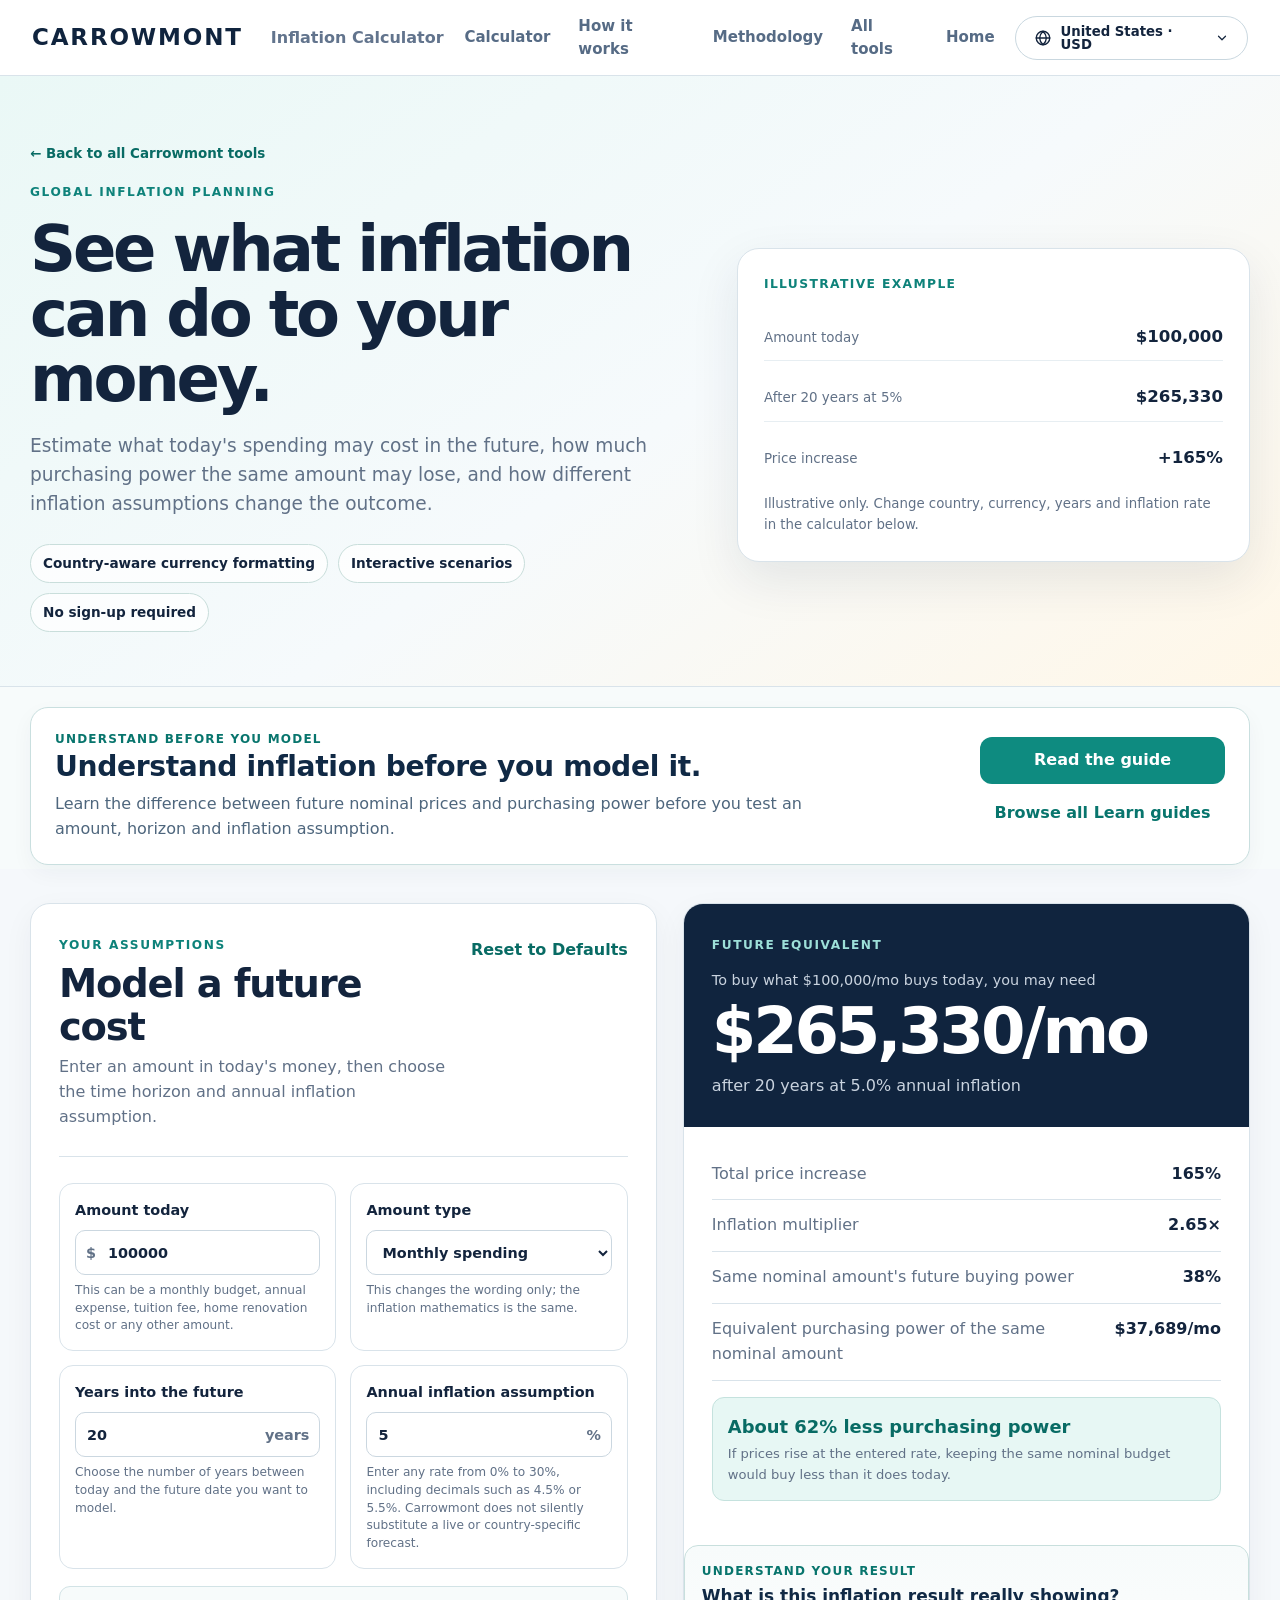
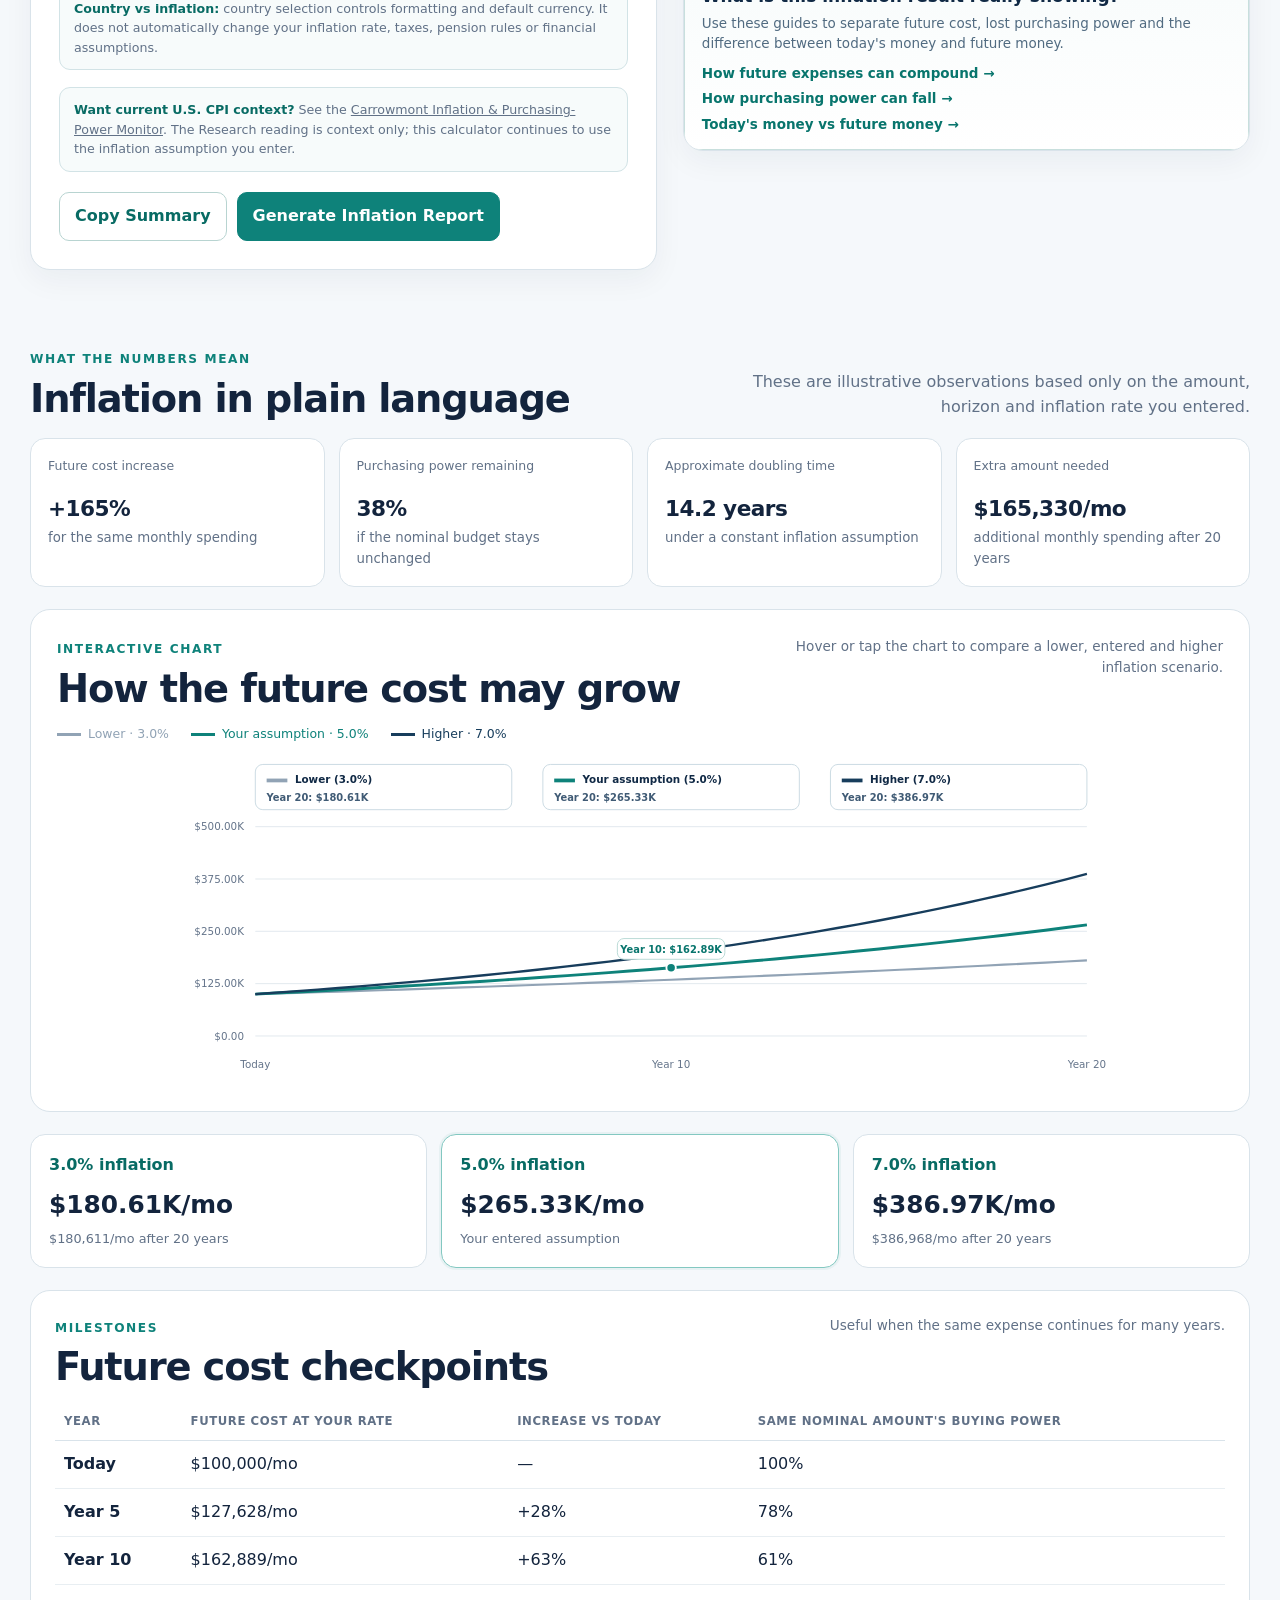
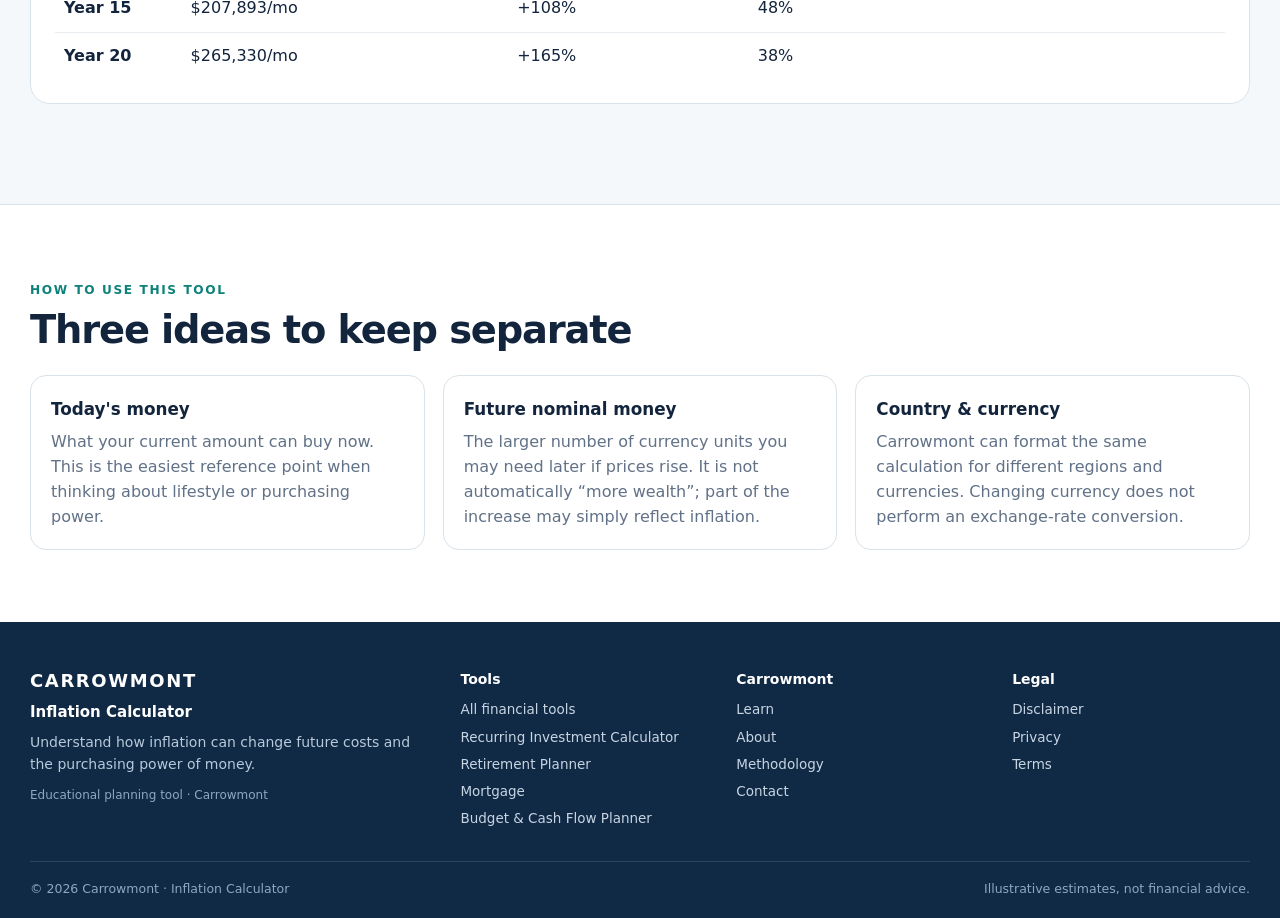
==== commit d4f5d9bf: "feat: link Inflation Calculator to research" ====
--- a/index.html
+++ b/index.html
@@ -119,6 +119,7 @@
           </label>
         </div>
         <div class="input-note"><strong>Country vs inflation:</strong> country selection controls formatting and default currency. It does not automatically change your inflation rate, taxes, pension rules or financial assumptions.</div>
+        <div class="input-note"><strong>Want current U.S. CPI context?</strong> See the <a href="https://carrowmont.com/research/inflation-purchasing-power-monitor.html">Carrowmont Inflation &amp; Purchasing-Power Monitor</a>. The Research reading is context only; this calculator continues to use the inflation assumption you enter.</div>
         <div class="action-row"><button class="secondary-button" id="copySummaryBtn" type="button">Copy Summary</button><button class="primary-button" id="printReportBtn" type="button">Generate Inflation Report</button></div>
         <div class="report-download-status" id="reportDownloadStatus" role="status" aria-live="polite"></div>
       </div>
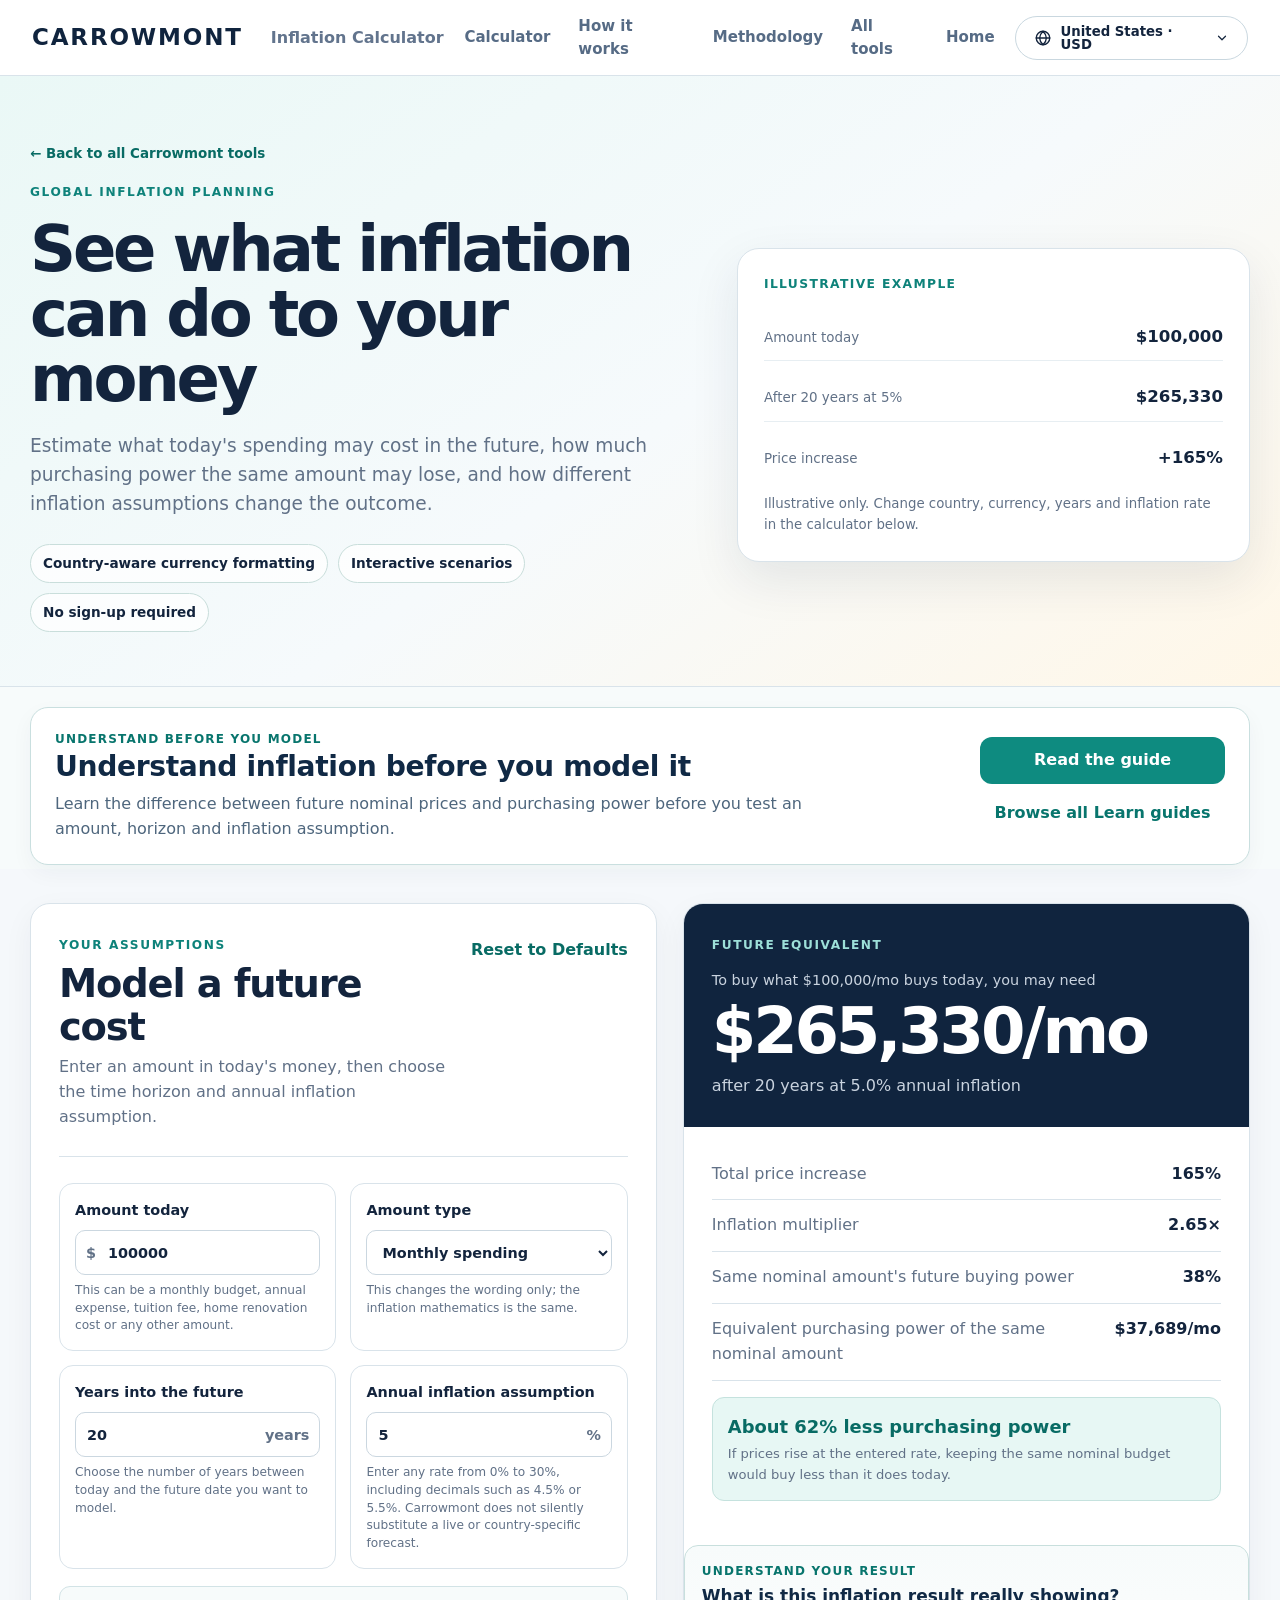
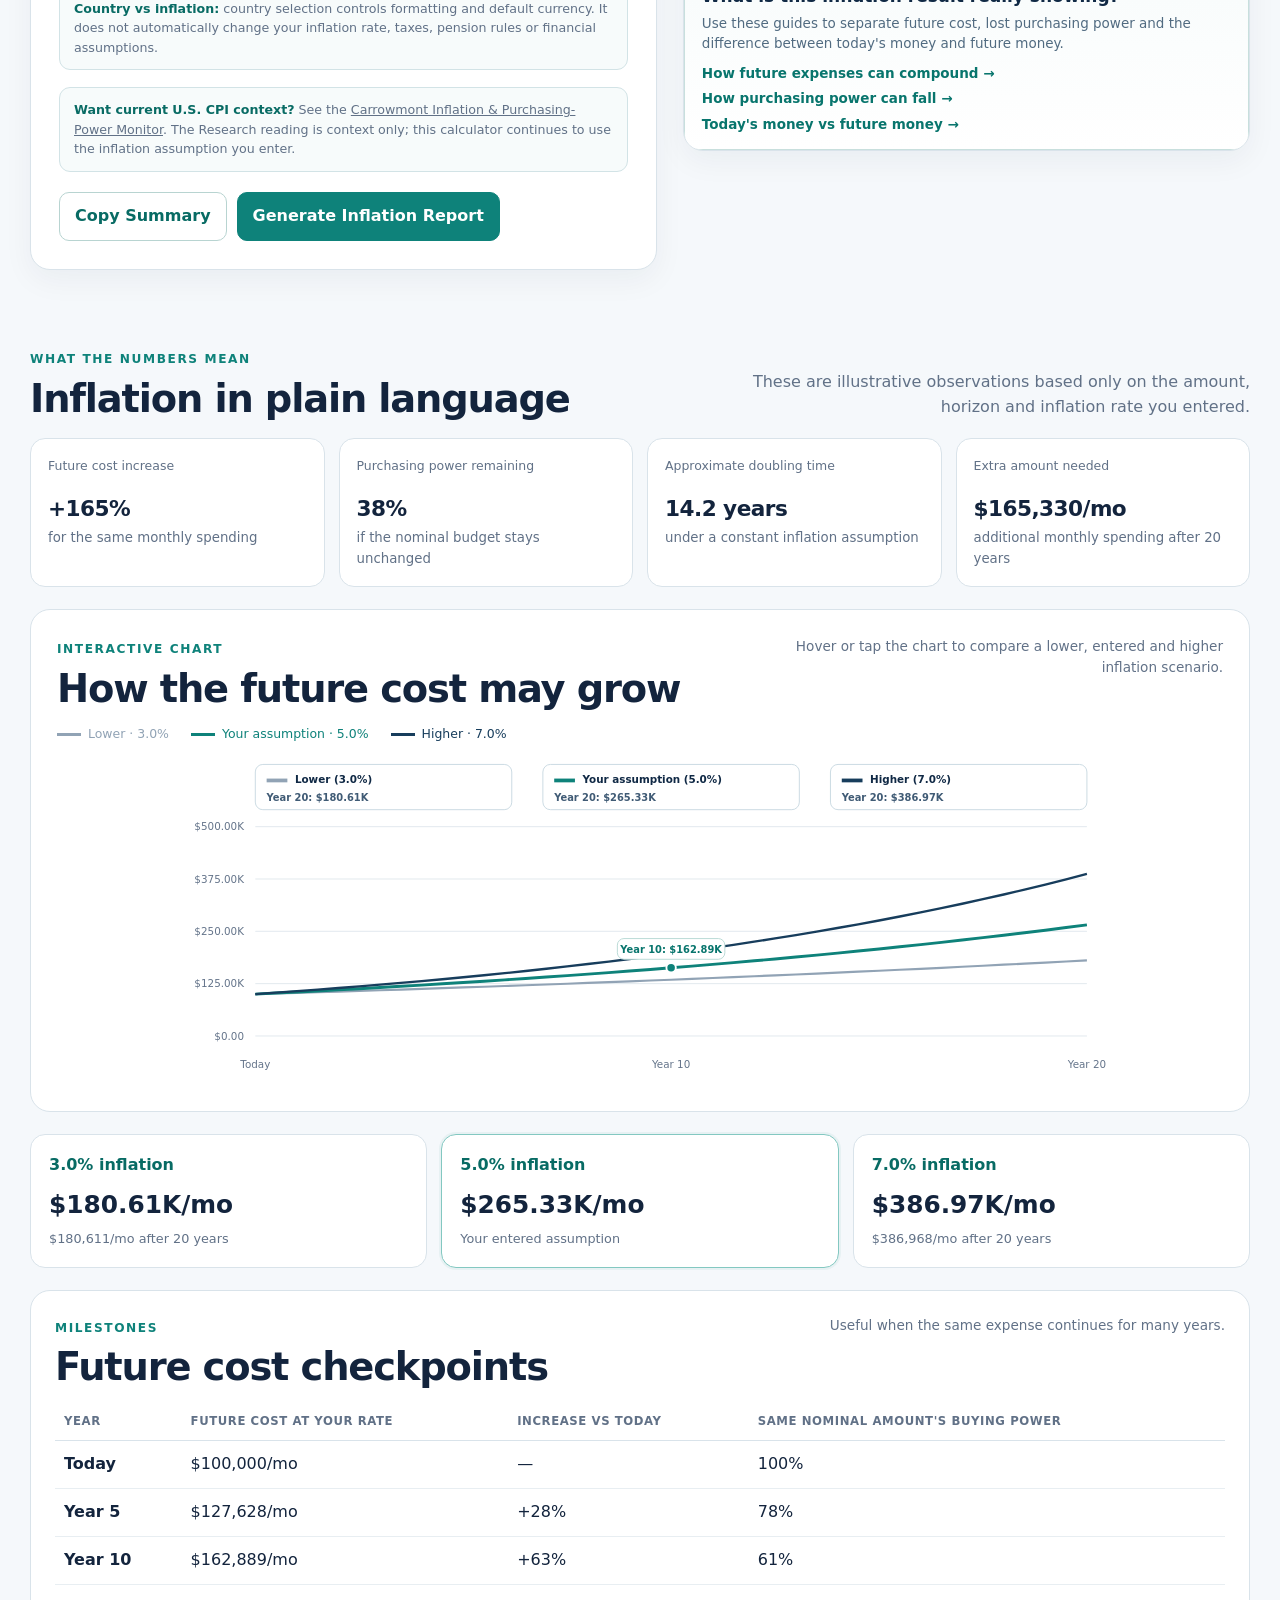
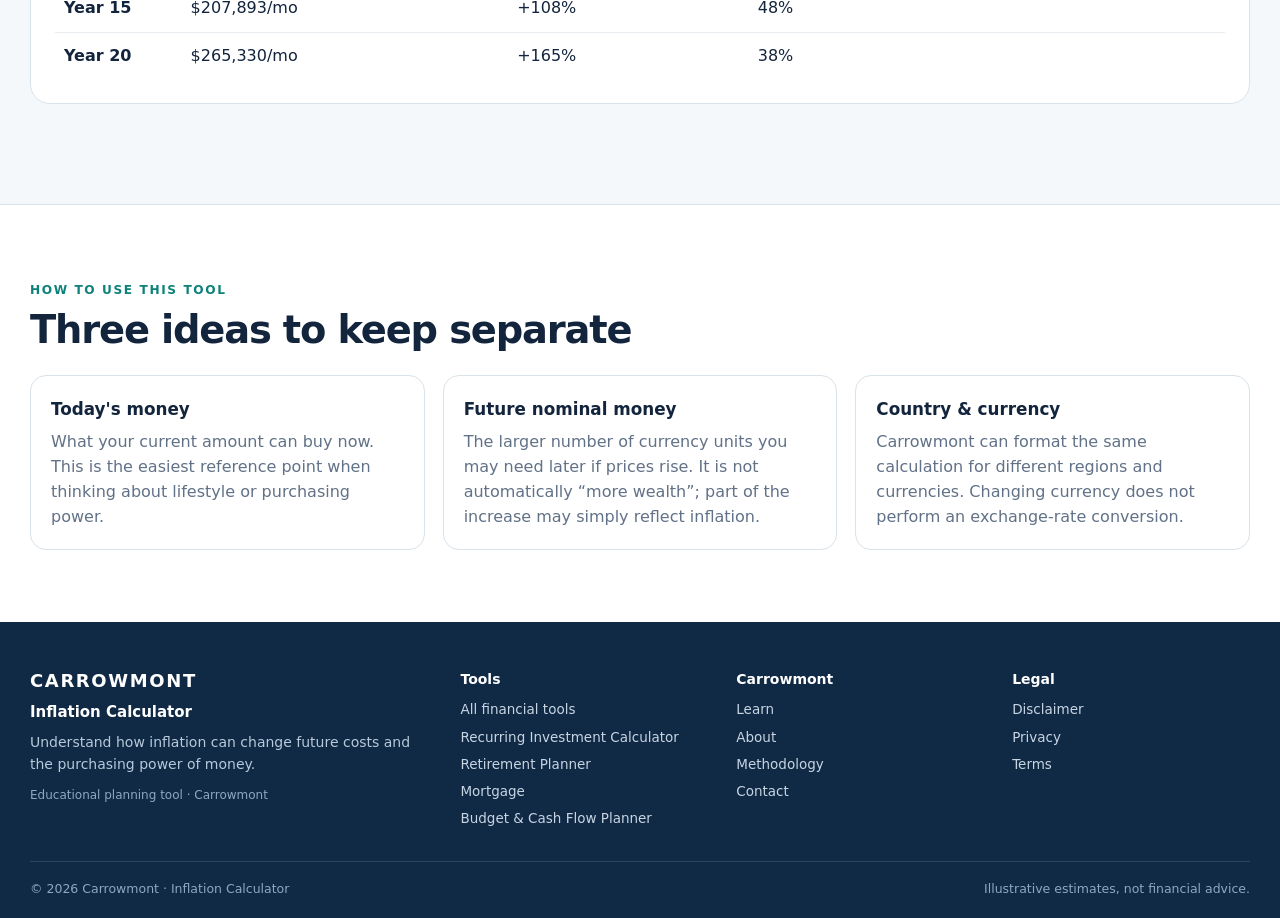
==== commit 32a818fc: "Apply Carrowmont display-headline punctuation standard and Draw C PWA startup" ====
--- a/index.html
+++ b/index.html
@@ -69,7 +69,7 @@
     <div class="container hero-grid">
       <div>
         <span class="eyebrow">Global inflation planning</span>
-        <h1>See what inflation can do to your money.</h1>
+        <h1>See what inflation can do to your money</h1>
         <p class="hero-copy">Estimate what today's spending may cost in the future, how much purchasing power the same amount may lose, and how different inflation assumptions change the outcome.</p>
         <div class="hero-points"><span>Country-aware currency formatting</span><span>Interactive scenarios</span><span>No sign-up required</span></div>
       </div>
@@ -87,7 +87,7 @@
 
 <section class="cm-learn-bridge-section" data-cm-tool-learn="primary" aria-labelledby="inflationLearnBridgeTitle">
   <div class="container"><div class="cm-learn-bridge-card">
-    <div><span class="cm-learn-eyebrow">UNDERSTAND BEFORE YOU MODEL</span><h2 id="inflationLearnBridgeTitle">Understand inflation before you model it.</h2><p>Learn the difference between future nominal prices and purchasing power before you test an amount, horizon and inflation assumption.</p></div>
+    <div><span class="cm-learn-eyebrow">UNDERSTAND BEFORE YOU MODEL</span><h2 id="inflationLearnBridgeTitle">Understand inflation before you model it</h2><p>Learn the difference between future nominal prices and purchasing power before you test an amount, horizon and inflation assumption.</p></div>
     <div class="cm-learn-bridge-actions"><a class="cm-learn-bridge-primary" href="/inflation-value-of-money-over-time.html">Read the guide</a><a class="cm-learn-browse-link" href="/learn.html">Browse all Learn guides</a></div>
   </div></div>
 </section>
@@ -205,9 +205,10 @@
 <script src="pdf-export.js?v=20260922.4"></script>
 <script src="report-standard.js?v=20260925.2"></script>
 <script src="inflation-pdf-renderer.js?v=20260925.1"></script>
-<script src="app.js?v=20261001.2"></script>
-<script src="shared-plan-bridge.js" data-carrowmont-tool="inflation-calculator"></script>
-<script src="analytics.js?v=1.0.1" data-carrowmont-tool="inflation_calculator" data-track-tool-open="true"></script>
+<script src="core.js?v=20261107.fre1b"></script>
+<script src="app.js?v=20261107.fre1b"></script>
+<script src="shared-plan-bridge.js?v=20261115-fre8k3" data-carrowmont-tool="inflation-calculator"></script>
+<script src="analytics.js?v=20261031-cfwa1" data-carrowmont-tool="inflation_calculator" data-track-tool-open="true"></script>
 
 <script>
 (function(){
@@ -222,5 +223,6 @@
   window.addEventListener('carrowmont:localechange',syncFooterInvestmentName);
 })();
 </script>
+<script src="/assets/trust/carrowmont-trust.js?v=20261117-fre10b" data-cm-country-context-auto></script>
 </body>
 </html>
